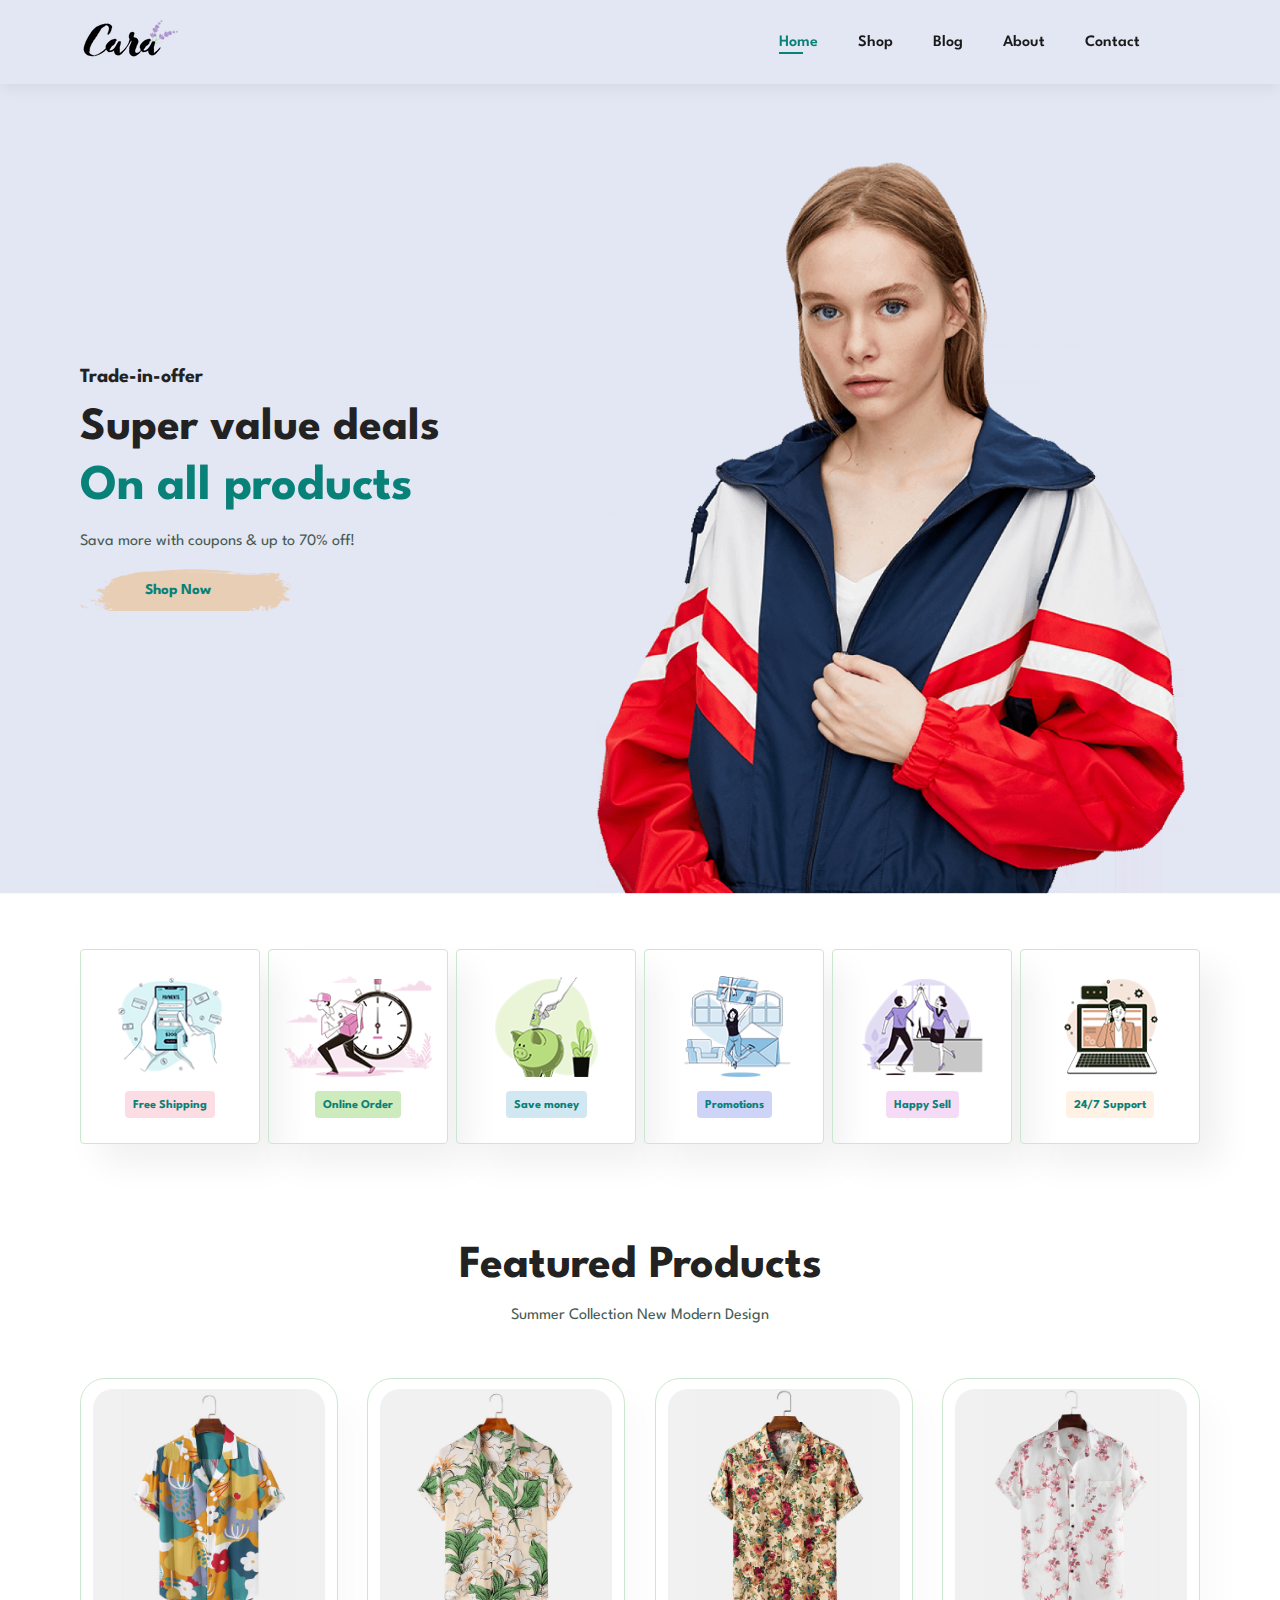
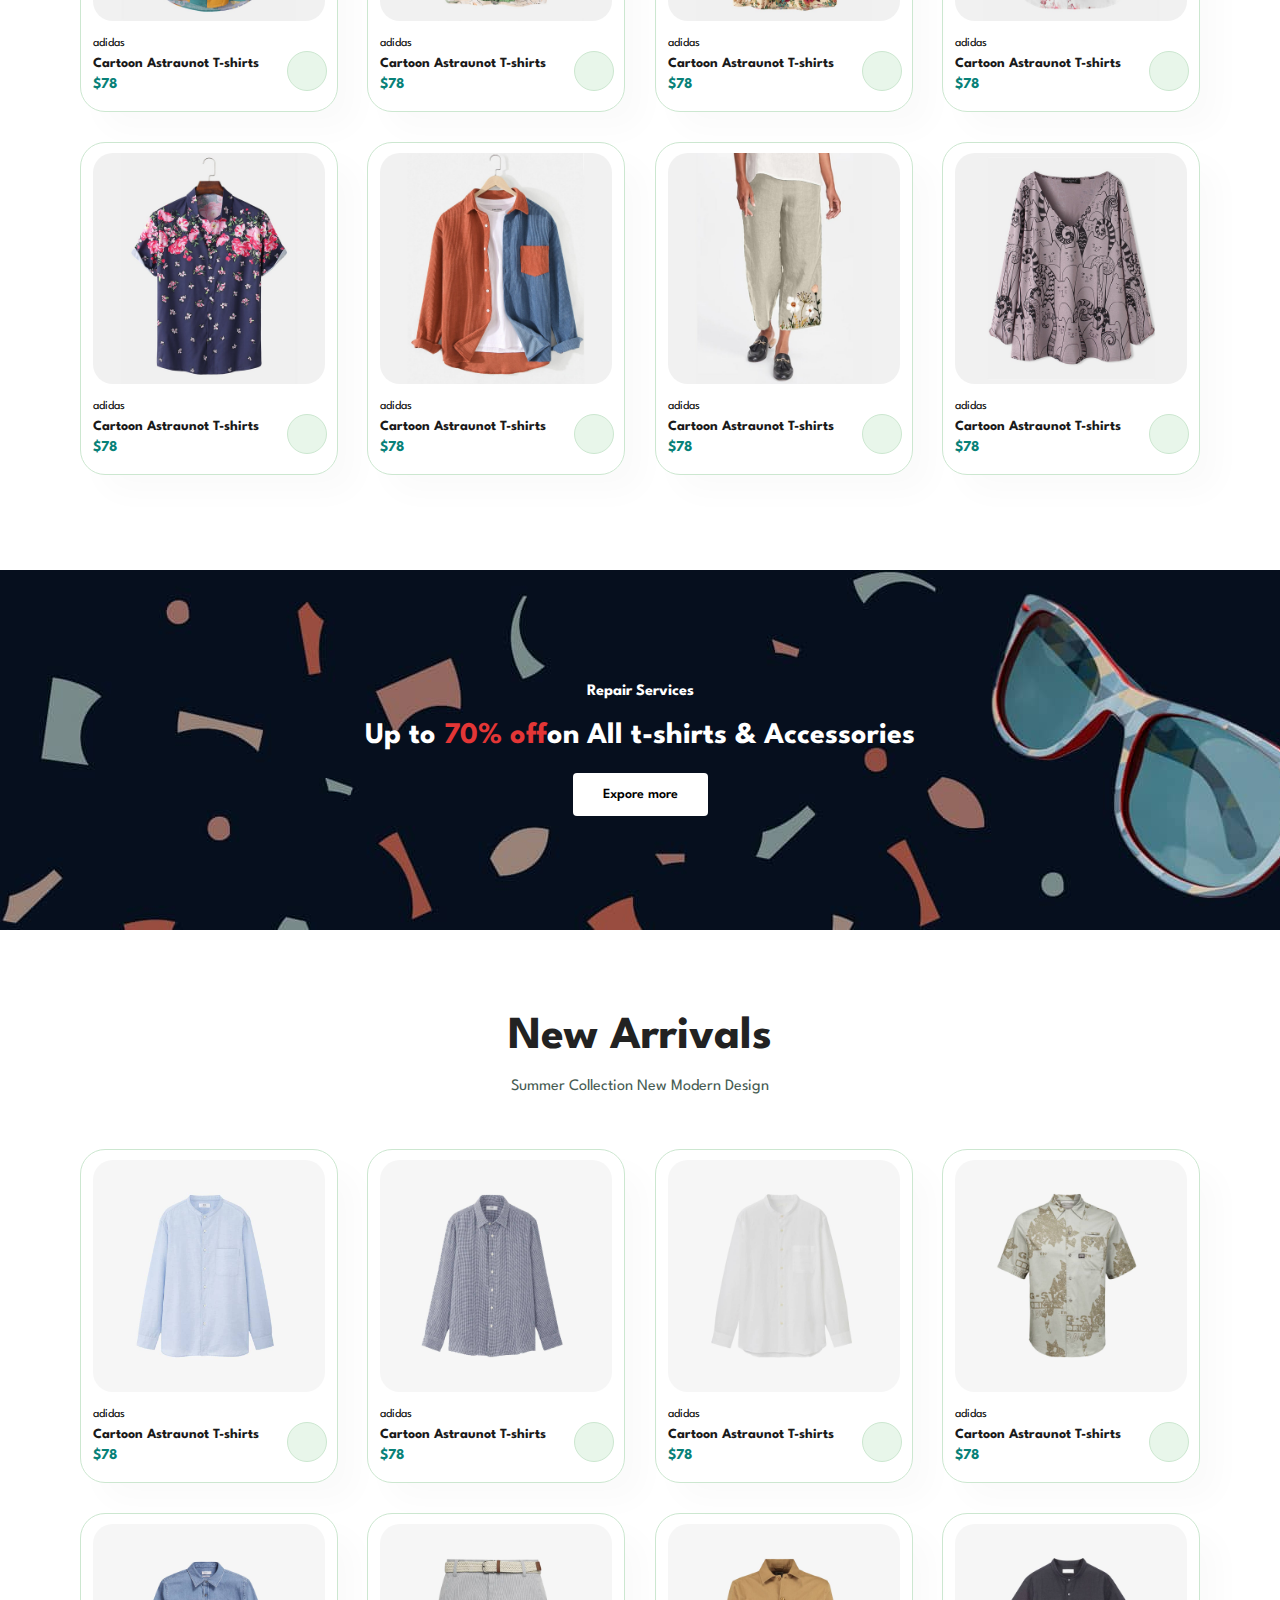
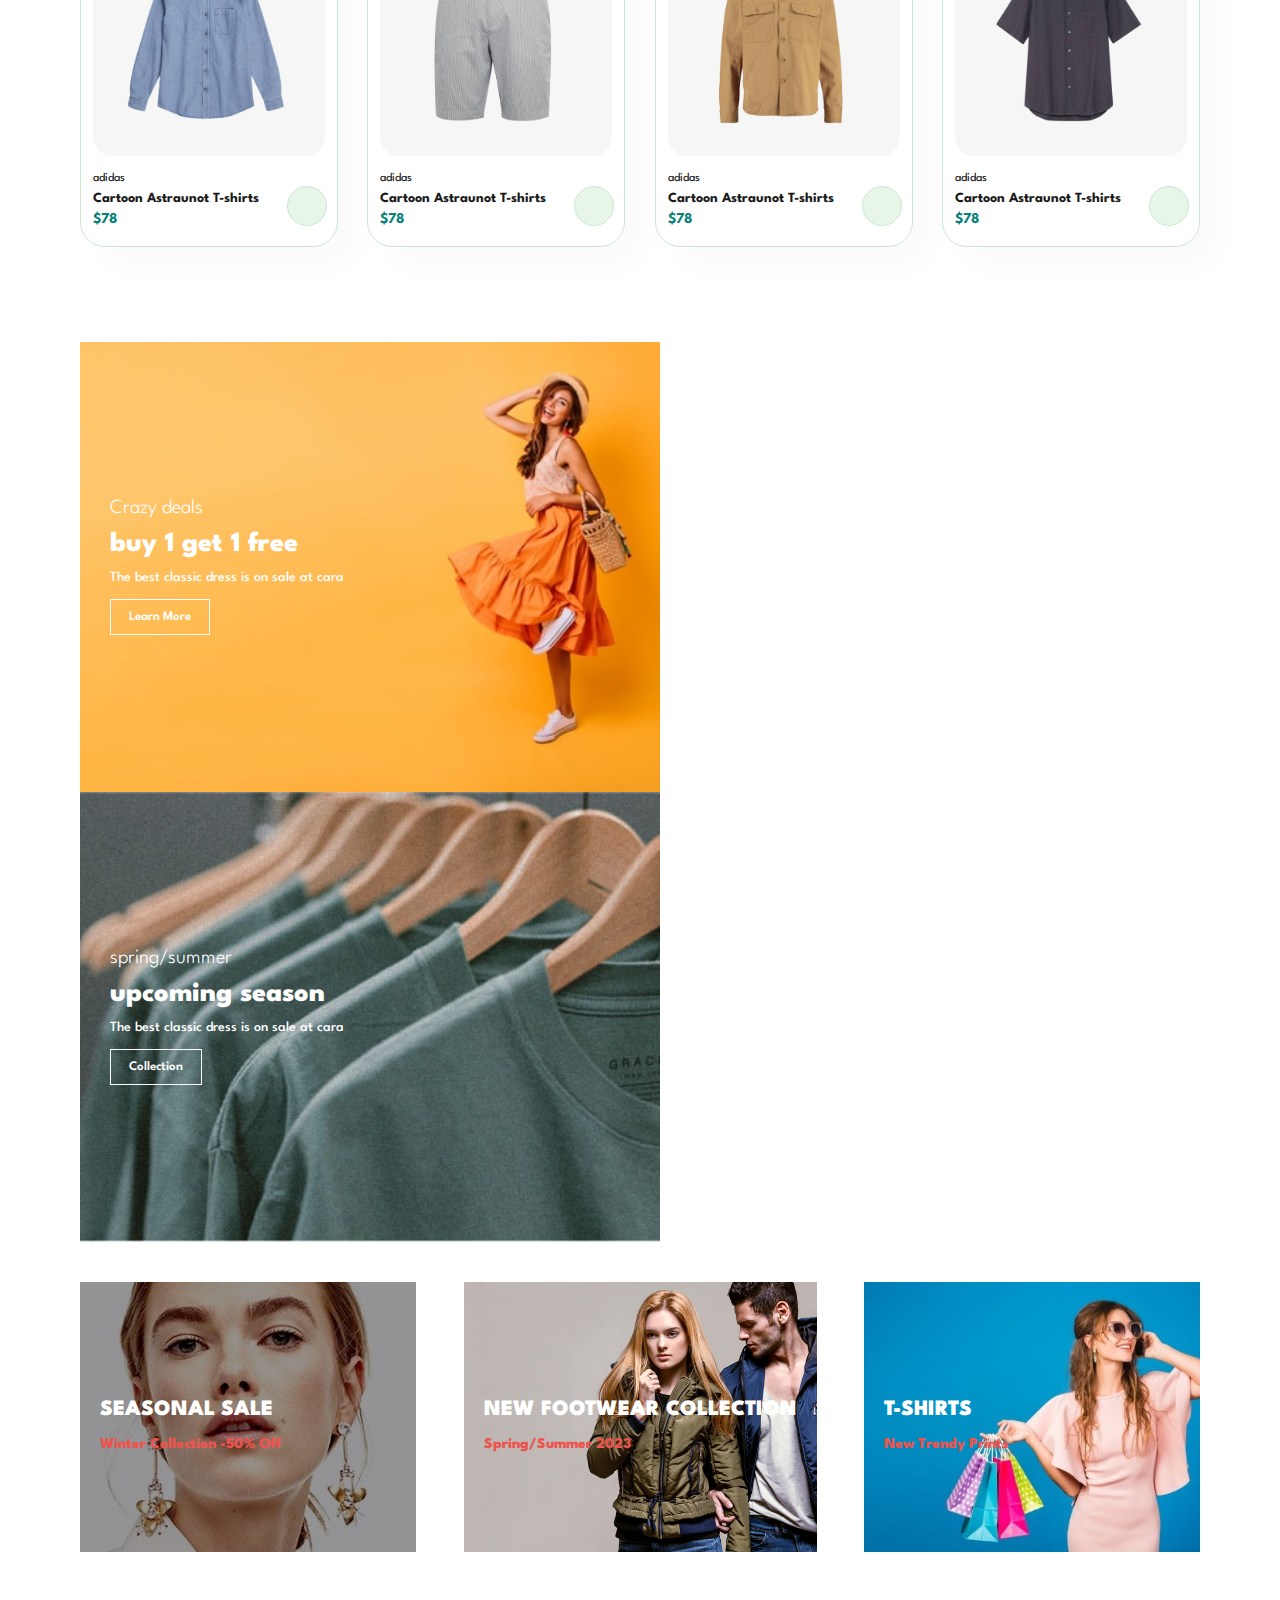
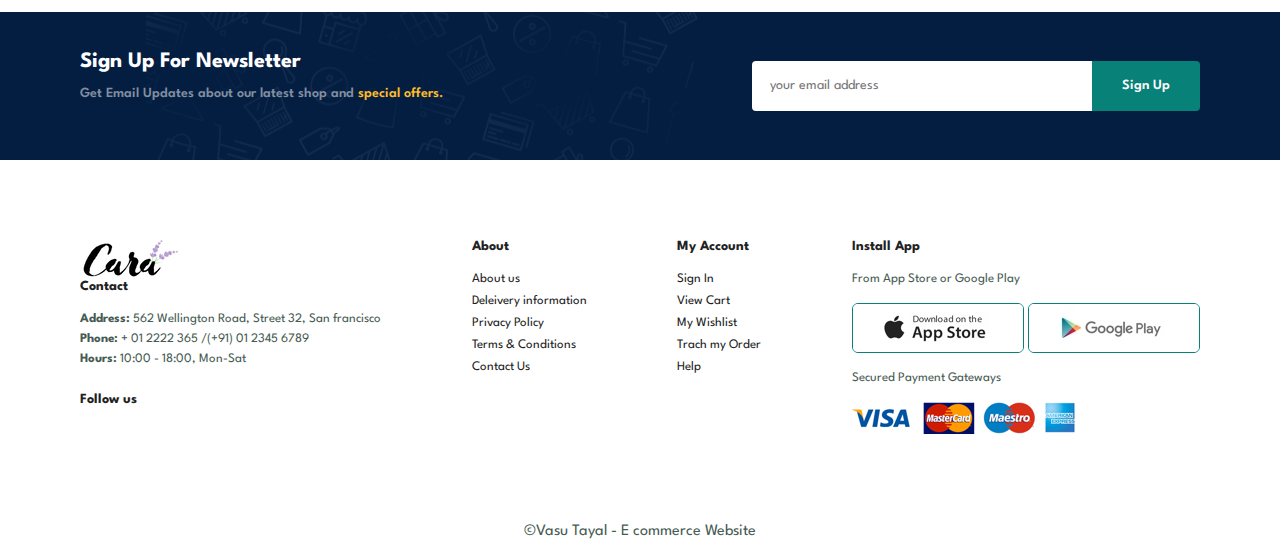
==== index.html @ dd5da2d9 "initial  commit" ====
<!DOCTYPE html>
<html lang="en">
  <head>
    <meta charset="UTF-8" />
    <meta http-equiv="X-UA-Compatible" content="IE=edge" />
    <meta name="viewport" content="width=device-width, initial-scale=1.0" />
    <title>Ecommerce Website</title>
    <link
      rel="stylesheet"
      href="https://cdnjs.cloudflare.com/ajax/libs/font-awesome/6.4.2/css/all.min.css"
      integrity="sha512-z3gLpd7yknf1YoNbCzqRKc4qyor8gaKU1qmn+CShxbuBusANI9QpRohGBreCFkKxLhei6S9CQXFEbbKuqLg0DA=="
      crossorigin="anonymous"
      referrerpolicy="no-referrer"
    />

    <link rel="stylesheet" href="style.css" />
  </head>

  <body>
    <section id="header">
      <a href="#"><img src="img/logo.png" class="logo" alt="" /></a>
      <div>
        <ul id="navbar">
          <li><a class="active" href="index.html">Home</a></li>
          <li><a href="shop.html">Shop</a></li>
          <li><a href="blog.html">Blog</a></li>
          <li><a href="about.html">About</a></li>
          <li><a href="contact.html">Contact</a></li>
          <li id="lg-bag">
            <a href="cart.html"><i class="fa-solid fa-bag-shopping"></i></a>
          </li>
          <a href="#" id="close"><i class="fa-solid fa-xmark"></i></a>
        </ul>
      </div>
      <div id="mobile">
        <a href="cart.html"><i class="fa-solid fa-bag-shopping"></i></a>
        <i id="bar" class="fas fa-outdent"></i>
      </div>
    </section>

    <section id="hero">
      <h4>Trade-in-offer</h4>
      <h2>Super value deals</h2>
      <h1>On all products</h1>
      <p>Sava more with coupons & up to 70% off!</p>
      <button>Shop Now</button>
    </section>

    <section id="feature" class="section-p1">
      <div class="fe-box">
        <img src="img/features/f1.png" alt="" />
        <h6>Free Shipping</h6>
      </div>
      <div class="fe-box">
        <img src="img/features/f2.png" alt="" />
        <h6>Online Order</h6>
      </div>
      <div class="fe-box">
        <img src="img/features/f3.png" alt="" />
        <h6>Save money</h6>
      </div>
      <div class="fe-box">
        <img src="img/features/f4.png" alt="" />
        <h6>Promotions</h6>
      </div>
      <div class="fe-box">
        <img src="img/features/f5.png" alt="" />
        <h6>Happy Sell</h6>
      </div>
      <div class="fe-box">
        <img src="img/features/f6.png" alt="" />
        <h6>24/7 Support</h6>
      </div>
    </section>

    <section id="product1" class="section-p1">
      <h2>Featured Products</h2>
      <p>Summer Collection New Modern Design</p>
      <div class="pro-container">
        <div class="pro">
          <img src="img/products/f1.jpg" alt="" />
          <div class="des">
            <span>adidas</span>
            <h5>Cartoon Astraunot T-shirts</h5>
            <div class="star">
              <i class="fas fa-star"></i>
              <i class="fas fa-star"></i>
              <i class="fas fa-star"></i>
              <i class="fas fa-star"></i>
              <i class="fas fa-star"></i>
            </div>
            <h4>$78</h4>
          </div>     
          <a href="#"><i class="fa-solid fa-cart-shopping cart"></i></a>
        </div>

        <div class="pro">
          <img src="img/products/f2.jpg" alt="" />
          <div class="des">
            <span>adidas</span>
            <h5>Cartoon Astraunot T-shirts</h5>
            <div class="star">
              <i class="fas fa-star"></i>
              <i class="fas fa-star"></i>
              <i class="fas fa-star"></i>
              <i class="fas fa-star"></i>
              <i class="fas fa-star"></i>
            </div>
            <h4>$78</h4>
          </div>
          <a href="#"><i class="fa-solid fa-cart-shopping cart"></i></a>
        </div>

        <div class="pro">
          <img src="img/products/f3.jpg" alt="" />
          <div class="des">
            <span>adidas</span>
            <h5>Cartoon Astraunot T-shirts</h5>
            <div class="star">
              <i class="fas fa-star"></i>
              <i class="fas fa-star"></i>
              <i class="fas fa-star"></i>
              <i class="fas fa-star"></i>
              <i class="fas fa-star"></i>
            </div>
            <h4>$78</h4>
          </div>
          <a href="#"><i class="fa-solid fa-cart-shopping cart"></i></a>
        </div>

        <div class="pro">
          <img src="img/products/f4.jpg" alt="" />
          <div class="des">
            <span>adidas</span>
            <h5>Cartoon Astraunot T-shirts</h5>
            <div class="star">
              <i class="fas fa-star"></i>
              <i class="fas fa-star"></i>
              <i class="fas fa-star"></i>
              <i class="fas fa-star"></i>
              <i class="fas fa-star"></i>
            </div>
            <h4>$78</h4>
          </div>
          <a href="#"><i class="fa-solid fa-cart-shopping cart"></i></a>
        </div>

        <div class="pro">
          <img src="img/products/f5.jpg" alt="" />
          <div class="des">
            <span>adidas</span>
            <h5>Cartoon Astraunot T-shirts</h5>
            <div class="star">
              <i class="fas fa-star"></i>
              <i class="fas fa-star"></i>
              <i class="fas fa-star"></i>
              <i class="fas fa-star"></i>
              <i class="fas fa-star"></i>
            </div>
            <h4>$78</h4>
          </div>
          <a href="#"><i class="fa-solid fa-cart-shopping cart"></i></a>
        </div>

        <div class="pro">
          <img src="img/products/f6.jpg" alt="" />
          <div class="des">
            <span>adidas</span>
            <h5>Cartoon Astraunot T-shirts</h5>
            <div class="star">
              <i class="fas fa-star"></i>
              <i class="fas fa-star"></i>
              <i class="fas fa-star"></i>
              <i class="fas fa-star"></i>
              <i class="fas fa-star"></i>
            </div>
            <h4>$78</h4>
          </div>
          <a href="#"><i class="fa-solid fa-cart-shopping cart"></i></a>
        </div>

        <div class="pro">
          <img src="img/products/f7.jpg" alt="" />
          <div class="des">
            <span>adidas</span>
            <h5>Cartoon Astraunot T-shirts</h5>
            <div class="star">
              <i class="fas fa-star"></i>
              <i class="fas fa-star"></i>
              <i class="fas fa-star"></i>
              <i class="fas fa-star"></i>
              <i class="fas fa-star"></i>
            </div>
            <h4>$78</h4>
          </div>
          <a href="#"><i class="fa-solid fa-cart-shopping cart"></i></a>
        </div>

        <div class="pro">
          <img src="img/products/f8.jpg" alt="" />
          <div class="des">
            <span>adidas</span>
            <h5>Cartoon Astraunot T-shirts</h5>
            <div class="star">
              <i class="fas fa-star"></i>
              <i class="fas fa-star"></i>
              <i class="fas fa-star"></i>
              <i class="fas fa-star"></i>
              <i class="fas fa-star"></i>
            </div>
            <h4>$78</h4>
          </div>
          <a href="#"><i class="fa-solid fa-cart-shopping cart"></i></a>
        </div>
      </div>
    </section>

    <section id="banner" class="section-m1">
      <h4>Repair Services</h4>
      <h2>Up to <span>70% off</span>on All t-shirts & Accessories</h2>
      <button class="normal">Expore more</button>
    </section>

    <section id="product1" class="section-p1">
      <h2>New Arrivals</h2>
      <p>Summer Collection New Modern Design</p>
      <div class="pro-container">
        <div class="pro">
          <img src="img/products/n1.jpg" alt="" />
          <div class="des">
            <span>adidas</span>
            <h5>Cartoon Astraunot T-shirts</h5>
            <div class="star">
              <i class="fas fa-star"></i>
              <i class="fas fa-star"></i>
              <i class="fas fa-star"></i>
              <i class="fas fa-star"></i>
              <i class="fas fa-star"></i>
            </div>
            <h4>$78</h4>
          </div>
          <a href="#"><i class="fa-solid fa-cart-shopping cart"></i></a>
        </div>

        <div class="pro">
          <img src="img/products/n2.jpg" alt="" />
          <div class="des">
            <span>adidas</span>
            <h5>Cartoon Astraunot T-shirts</h5>
            <div class="star">
              <i class="fas fa-star"></i>
              <i class="fas fa-star"></i>
              <i class="fas fa-star"></i>
              <i class="fas fa-star"></i>
              <i class="fas fa-star"></i>
            </div>
            <h4>$78</h4>
          </div>
          <a href="#"><i class="fa-solid fa-cart-shopping cart"></i></a>
        </div>

        <div class="pro">
          <img src="img/products/n3.jpg" alt="" />
          <div class="des">
            <span>adidas</span>
            <h5>Cartoon Astraunot T-shirts</h5>
            <div class="star">
              <i class="fas fa-star"></i>
              <i class="fas fa-star"></i>
              <i class="fas fa-star"></i>
              <i class="fas fa-star"></i>
              <i class="fas fa-star"></i>
            </div>
            <h4>$78</h4>
          </div>
          <a href="#"><i class="fa-solid fa-cart-shopping cart"></i></a>
        </div>

        <div class="pro">
          <img src="img/products/n4.jpg" alt="" />
          <div class="des">
            <span>adidas</span>
            <h5>Cartoon Astraunot T-shirts</h5>
            <div class="star">
              <i class="fas fa-star"></i>
              <i class="fas fa-star"></i>
              <i class="fas fa-star"></i>
              <i class="fas fa-star"></i>
              <i class="fas fa-star"></i>
            </div>
            <h4>$78</h4>
          </div>
          <a href="#"><i class="fa-solid fa-cart-shopping cart"></i></a>
        </div>

        <div class="pro">
          <img src="img/products/n5.jpg" alt="" />
          <div class="des">
            <span>adidas</span>
            <h5>Cartoon Astraunot T-shirts</h5>
            <div class="star">
              <i class="fas fa-star"></i>
              <i class="fas fa-star"></i>
              <i class="fas fa-star"></i>
              <i class="fas fa-star"></i>
              <i class="fas fa-star"></i>
            </div>
            <h4>$78</h4>
          </div>
          <a href="#"><i class="fa-solid fa-cart-shopping cart"></i></a>
        </div>

        <div class="pro">
          <img src="img/products/n6.jpg" alt="" />
          <div class="des">
            <span>adidas</span>
            <h5>Cartoon Astraunot T-shirts</h5>
            <div class="star">
              <i class="fas fa-star"></i>
              <i class="fas fa-star"></i>
              <i class="fas fa-star"></i>
              <i class="fas fa-star"></i>
              <i class="fas fa-star"></i>
            </div>
            <h4>$78</h4>
          </div>
          <a href="#"><i class="fa-solid fa-cart-shopping cart"></i></a>
        </div>

        <div class="pro">
          <img src="img/products/n7.jpg" alt="" />
          <div class="des">
            <span>adidas</span>
            <h5>Cartoon Astraunot T-shirts</h5>
            <div class="star">
              <i class="fas fa-star"></i>
              <i class="fas fa-star"></i>
              <i class="fas fa-star"></i>
              <i class="fas fa-star"></i>
              <i class="fas fa-star"></i>
            </div>
            <h4>$78</h4>
          </div>
          <a href="#"><i class="fa-solid fa-cart-shopping cart"></i></a>
        </div>

        <div class="pro">
          <img src="img/products/n8.jpg" alt="" />
          <div class="des">
            <span>adidas</span>
            <h5>Cartoon Astraunot T-shirts</h5>
            <div class="star">
              <i class="fas fa-star"></i>
              <i class="fas fa-star"></i>
              <i class="fas fa-star"></i>
              <i class="fas fa-star"></i>
              <i class="fas fa-star"></i>
            </div>
            <h4>$78</h4>
          </div>
          <a href="#"><i class="fa-solid fa-cart-shopping cart"></i></a>
        </div>
      </div>
    </section>

    <section id="sm-banner" class="section-p1">
      <div class="banner-box">
        <h4>Crazy deals</h4>
        <h2>buy 1 get 1 free</h2>
        <span>The best classic dress is on sale at cara</span>
        <button class="white">Learn More</button>
      </div>
      <div class="banner-box banner-box2">
        <h4>spring/summer</h4>
        <h2>upcoming season</h2>
        <span>The best classic dress is on sale at cara</span>
        <button class="white">Collection</button>
      </div>
    </section>

    <section id="banner3">
      <div class="banner-box">
        <h2>SEASONAL SALE</h2>
        <h3>Winter Collection -50% Off</h3>
      </div>
      <div class="banner-box banner-box2">
        <h2>NEW FOOTWEAR COLLECTION</h2>
        <h3>Spring/Summer 2023</h3>
      </div>
      <div class="banner-box banner-box3">
        <h2>T-SHIRTS</h2>
        <h3>New Trendy Prints</h3>
      </div>
    </section>

    <section id="newsletter" class="section-p1 section-m1">
      <div class="newstext">
        <h4>Sign Up For Newsletter</h4>
        <p>
          Get Email Updates about our latest shop and
          <span>special offers.</span>
        </p>
      </div>
      <div class="form">
        <input type="text" placeholder="your email address" />
        <button class="normal">Sign Up</button>
      </div>
    </section>

    <footer class="section-p1">
      <div class="col">
        <img class="logo" src="img/logo.png" alt="" />
        <h4>Contact</h4>
        <p>
          <strong>Address: </strong> 562 Wellington Road, Street 32, San
          francisco
        </p>
        <p><strong>Phone: </strong> + 01 2222 365 /(+91) 01 2345 6789</p>
        <p><strong>Hours: </strong> 10:00 - 18:00, Mon-Sat</p>
        <div class="follow">
          <h4>Follow us</h4>
          <div class="icon">
            <i class="fab fa-facebook-f"></i>
            <i class="fab fa-twitter"></i>
            <i class="fab fa-instagram"></i>
            <i class="fab fa-pinterest-p"></i>
            <i class="fab fa-youtube"></i>
          </div>
        </div>
      </div>

      <div class="col">
        <h4>About</h4>
        <a href="#">About us</a>
        <a href="#">Deleivery information </a>
        <a href="#">Privacy Policy</a>
        <a href="#">Terms & Conditions</a>
        <a href="#">Contact Us</a>
      </div>
      <div class="col">
        <h4>My Account</h4>
        <a href="#">Sign In</a>
        <a href="#">View Cart</a>
        <a href="#">My Wishlist</a>
        <a href="#">Trach my Order</a>
        <a href="#">Help</a>
      </div>

      <div class="col install">
        <h4>Install App</h4>
        <p>From App Store or Google Play</p>
        <div class="row">
          <img src="img/pay/app.jpg" alt="" />
          <img src="img/pay/play.jpg" alt="" />
        </div>
        <p>Secured Payment Gateways</p>
        <img src="img/pay/pay.png" alt="" />
      </div>

      <!-- <div class="copyright">
        <p>&copy;Vasu Tayal - E commerce Website</p>
      </div> -->
    </footer>
    <div class="copyright">
      <p>&copy;Vasu Tayal - E commerce Website</p>
    </div>

    <script src="script.js"></script>
  </body>
</html>
---- style.css ----
@import url("https://fonts.googleapis.com/css2?family=Spartan:wght@100;200;300;400;500;600;700;800;900&display=swap");
* {
  margin: 0;
  padding: 0;
  box-sizing: border-box;
  font-family: "Spartan", sans-serif;
}

html {
  scroll-behavior: smooth;
}

/* Global Styles */

h1 {
  font-size: 50px;
  line-height: 64px;
  color: #222;
}

h2 {
  font-size: 46px;
  line-height: 54px;
  color: #222;
}

h4 {
  font-size: 20px;
  color: #222;
}

h6 {
  font-weight: 700;
  font-size: 12px;
}

p {
  font-size: 16px;
  color: #465b52;
  margin: 15px 0 20px 0;
}

.section-p1 {
  padding: 40px 80px;
}

.section-m1 {
  margin: 40px 0;
}

button.normal {
  font-size: 14px;
  font-weight: 600;
  padding: 15px 30px;
  color: #000;
  background-color: #fff;
  border-radius: 4px;
  cursor: pointer;
  border: none;
  outline: none;
  transition: 0.2s;
}

button.white {
  font-size: 13px;
  font-weight: 600;
  padding: 11px 18px;
  color: #fff;
  background-color: transparent;
  cursor: pointer;
  border: 1px solid #fff;
  outline: none;
  transition: 0.2s;
}

body {
  width: 100%;
}

#header {
  display: flex;
  align-items: center;
  justify-content: space-between;
  padding: 20px 80px;
  background: #e3e6f3;
  box-shadow: 0px 5px 15px rgba(0, 0, 0, 0.06);
  z-index: 999;
  position: sticky;
  top: 0;
  left: 0;
}

#navbar {
  display: flex;
  align-items: center;
  justify-content: center;
}

#navbar li {
  list-style: none;
  padding: 0px 20px;
  position: relative;
}

#navbar li a {
  text-decoration: none;
  font-size: 16px;
  font-weight: 600;
  color: #1a1a1a;
  transition: 0.3s ease;
}

#navbar li a:hover,
#navbar li a.active {
  color: #088178;
}

#navbar li a.active::after,
#navbar li a:hover::after {
  content: "";
  width: 30%;
  height: 2px;
  background: #088178;
  position: absolute;
  bottom: -4px;
  left: 20px;
}

#mobile {
  display: none;
  align-items: center;
}

#close {
  display: none;
}

#hero {
  background-image: url(img/hero4.png);
  height: 90vh;
  width: 100%;
  background-size: cover;
  background-position: top 20% right 0;
  padding: 0 80px;
  display: flex;
  flex-direction: column;
  align-items: flex-start;
  justify-content: center;
}

#hero h4 {
  padding-bottom: 15px;
}

#hero h1 {
  color: #088178;
}
#hero button {
  background-image: url(img/button.png);
  background-color: transparent;
  color: #088178;
  border: 0;
  padding: 14px 80px 14px 65px;
  background-repeat: no-repeat;
  cursor: pointer;
  font-weight: 700;
  font-size: 15px;
}

#feature {
  display: flex;
  align-items: center;
  justify-content: space-between;
  flex-wrap: wrap;
}

#feature .fe-box {
  width: 180px;
  text-align: center;
  padding: 25px 15px;
  box-shadow: 20px 20px 34px rgba(0, 0, 0, 0.06);
  border: 1px solid #cce7d0;
  border-radius: 4px;
  margin: 15px 0;
}

#feature .fe-box:hover {
  box-shadow: 10px 10px 54px rgba(70, 62, 221, 0.01);
}

#feature .fe-box img {
  width: 100%;
  margin-bottom: 10px;
}

#feature .fe-box h6 {
  display: inline-block;
  padding: 9px 8px 6px 8px;
  line-height: 1;
  border-radius: 4px;
  color: #088178;
  background-color: #fddde4;
}

#feature .fe-box:nth-child(2) h6 {
  background-color: #cdebbc;
}
#feature .fe-box:nth-child(3) h6 {
  background-color: #d1e8f2;
}
#feature .fe-box:nth-child(4) h6 {
  background-color: #cdd4f8;
}
#feature .fe-box:nth-child(5) h6 {
  background-color: #f6dbf6;
}
#feature .fe-box:nth-child(6) h6 {
  background-color: #fff2e5;
}

#product1 {
  text-align: center;
}

#product1 .pro-container {
  display: flex;
  justify-content: space-between;
  padding-top: 20px;
  flex-wrap: wrap;
}
#product1 .pro {
  width: 23%;
  min-width: 250px;
  padding: 10px 12px;
  border: 1px solid #cce7d0;
  border-radius: 25px;
  cursor: pointer;
  box-shadow: 20px 20px 30px rgba(0, 0, 0, 0.02);
  margin: 15px 0;
  transition: 0.2s ease;
  position: relative;
}

#product1 .pro:hover {
  box-shadow: 20px 20px 30px rgba(0, 0, 0, 0.06);
}
#product1 .pro img {
  width: 100%;
  border-radius: 20px;
}

#product1 .pro .des {
  text-align: start;
  padding: 10px 0;
}

#product1 .pro .des span {
  color: #060606;
  font-size: 12px;
}

#product1 .pro .des h5 {
  padding-top: 7px;
  color: #1a1a1a;
  font-size: 14px;
}

#product1 .pro .des i {
  font-size: 12px;
  color: rgb(243, 181, 25);
}

#product1 .pro .des h4 {
  padding-top: 7px;
  font-size: 15px;
  font-weight: 700;
  color: #088178;
}

#product1 .pro .cart {
  width: 40px;
  height: 40px;
  line-height: 40px;
  border-radius: 50px;
  background-color: #e8f6ea;
  font-weight: 500;
  color: #088178;
  border: 1px solid #cce7d0;
  position: absolute;
  bottom: 20px;
  right: 10px;
}

#banner {
  display: flex;
  flex-direction: column;
  justify-content: center;
  align-items: center;
  text-align: center;
  background-image: url(img/banner/b2.jpg);
  width: 100%;
  height: 40vh;
  background-size: cover;
  background-position: center;
}
#banner h4 {
  color: #fff;
  font-size: 16px;
}

#banner h2 {
  color: #fff;
  font-size: 30px;
  padding: 10px 0;
}

#banner h2 span {
  color: #e33636;
}

#banner button:hover {
  background: #088178;
  color: #fff;
}

#sm-banner {
  display: flex;
  justify-content: space-between;
  flex-wrap: wrap;
}

#sm-banner .banner-box {
  display: flex;
  flex-direction: column;
  justify-content: center;
  align-items: flex-start;
  text-align: center;
  background-image: url(img/banner/b17.jpg);
  min-width: 580px;
  height: 50vh;
  background-size: cover;
  background-position: center;
  padding: 30px;
}

#sm-banner .banner-box2 {
  background-image: url(img/banner/b10.jpg);
}

#sm-banner h4 {
  color: #fff;
  font-size: 20px;
  font-weight: 300;
}

#sm-banner h2 {
  color: #fff;
  font-size: 28px;
  font-weight: 800;
}

#sm-banner span {
  color: #fff;
  font-size: 14px;
  font-weight: 500;
  padding-bottom: 15px;
}

#sm-banner .banner-box:hover button {
  background: #088178;
  border: 1px solid #088178;
}

#banner3 {
  display: flex;
  justify-content: space-between;
  flex-wrap: wrap;
  padding: 0 80px;
}

#banner3 .banner-box {
  display: flex;
  flex-direction: column;
  justify-content: center;
  align-items: flex-start;
  text-align: center;
  background-image: url(img/banner/b7.jpg);
  min-width: 30%;
  height: 30vh;
  background-size: cover;
  background-position: center;
  padding: 20px;
  margin-bottom: 20px;
}

#banner3 .banner-box2 {
  background-image: url(img/banner/b4.jpg);
}

#banner3 .banner-box3 {
  background-image: url(img/banner/b18.jpg);
}
#banner3 h2 {
  color: #fff;
  font-weight: 900;
  font-size: 22px;
}

#banner3 h3 {
  color: #ec544e;
  font-weight: 800;
  font-size: 15px;
}
#newsletter {
  display: flex;
  justify-content: space-between;
  flex-wrap: wrap;
  align-items: center;
  background-image: url(img/banner/b14.png);
  background-repeat: no-repeat;
  background-position: 20% 30%;
  background-color: #041e42;
}

#newsletter h4 {
  font-size: 22px;
  font-weight: 700;
  color: #fff;
}

#newsletter p {
  font-size: 14px;
  font-weight: 600;
  color: #818ea0;
}

#newsletter p span {
  color: #ffbd27;
}

#newsletter .form {
  display: flex;
  width: 40%;
}
#newsletter input {
  height: 3.125rem;
  padding: 0 1.05rem;
  font-size: 14px;
  width: 100%;
  border: 1px solid transparent;
  border-radius: 4px;
  outline: none;
  border-top-right-radius: 0;
  border-bottom-right-radius: 0;
}

#newsletter button {
  background-color: #088178;
  color: #fff;
  white-space: nowrap;
  border-top-left-radius: 0;
  border-bottom-left-radius: 0;
}
footer {
  display: flex;
  flex-wrap: wrap;
  justify-content: space-between;
}
footer .col {
  display: flex;
  flex-direction: column;
  align-items: flex-start;
  margin-bottom: 20px;
}

footer.logo {
  margin-bottom: 30px;
}

footer h4 {
  font-size: 14px;
  padding-bottom: 20px;
}

footer p {
  font-size: 13px;
  margin: 0 0 8px 0;
}

footer a {
  font-size: 13px;
  text-decoration: none;
  color: #222;
  margin-bottom: 10px;
}

footer .follow {
  margin-top: 20px;
}

footer .follow i {
  color: #465b52;
  padding-right: 4px;
  cursor: pointer;
}

footer .install .row img {
  border: 1px solid #088178;
  border-radius: 6px;
}

footer .install img {
  margin: 10px 0 15px 0;
}
footer .follow i:hover,
footer a:hover {
  color: #088178;
}
.copyright {
  width: 100%;
  text-align: center;
}

/* Shop Page */
#page-header {
  background-image: url(img/banner/b1.jpg);
  width: 100%;
  height: 40vh;
  background-size: cover;
  display: flex;
  justify-content: center;
  text-align: center;
  flex-direction: column;
  padding: 14px;
}

#page-header h2,
#page-header p {
  color: #fff;
}

#pagination {
  text-align: center;
}

#pagination a {
  text-decoration: none;
  background-color: #088178;
  padding: 15px 20px;
  border-radius: 4px;
  color: #fff;
  font-weight: 600;
}

#pagination a i {
  font-size: 16px;
  font-weight: 600;
}

/* Single Product */
#prodetails {
  display: flex;
  margin-top: 20px;
}
#prodetails .single-pro-image {
  width: 40%;
  margin-right: 50px;
}

.small-img-group {
  display: flex;
  justify-content: space-between;
}
.small-img-col {
  flex-basis: 24%;
  cursor: pointer;
}
#prodetails .single-pro-details {
  width: 50%;
  padding-top: 30px;
}
#prodetails .single-pro-details h4 {
  padding: 40px 0 20px 0;
}
#prodetails .single-pro-details h2 {
  font-size: 26px;
}
#prodetails .single-pro-details select {
  display: block;
  padding: 5px 10px;
  margin-bottom: 10px;
}

#prodetails .single-pro-details input {
  width: 50px;
  height: 47px;
  padding-left: 10px;
  font-size: 16px;
  margin-right: 10px;
}

#prodetails .single-pro-details input:focus {
  outline: none;
}
#prodetails .single-pro-details button {
  background: #088178;
  color: #fff;
}

#prodetails .single-pro-details span {
  line-height: 25px;
}

/* Blog Page */
/* #page-header .blog-header {
  background-image: url(img/banner/b19.jpg);
} */

#blog {
  padding: 150px 0 150px 150px;
}
#blog .blog-box {
  display: flex;
  align-items: center;
  width: 100%;
  position: relative;
  padding-bottom: 90px;
}

#blog .blog-img {
  width: 50%;
  margin-right: 40px;
}

#blog img {
  width: 100%;
  height: 300px;
  object-fit: cover;
}

#blog .blog-details {
  width: 50%;
}

#blog .blog-details a {
  text-decoration: none;
  font-size: 11px;
  color: #000;
  font-weight: 700;
  position: relative;
  transition: 0.3s;
}

#blog .blog-details a::after {
  content: "";
  width: 50px;
  height: 1px;
  background-color: #000;
  position: absolute;
  top: 4px;
  right: -60px;
}
#blog .blog-details a:hover::after {
  color: #088178;
}

#blog .blog-details a:hover {
  color: #088178;
}

#blog .blog-box h1 {
  position: absolute;
  top: -40px;
  left: 0;
  font-size: 70px;
  font-weight: 700;
  color: #c9cbce;
  z-index: -9;
}

/* About Page  */

/* #page-header .about-header {
  background-image: url(img/about/banner.png);
} */

#about-head {
  display: flex;
  align-items: center;
}
#about-head img {
  width: 50%;
  height: auto;
}

#about-head div {
  padding-left: 40px;
}

#about-app {
  text-align: center;
}
#about-app .video {
  width: 70%;
  height: 100%;
  margin: 30px auto 0 auto;
}

#about-app .video video {
  width: 100%;
  height: 100%;
  border-radius: 20px;
}

/* Contact Page */
#contact-details {
  display: flex;
  align-items: center;
  justify-content: space-between;
}
#contact-details .details {
  width: 40%;
}
#contact-details .details span,
#form-details form span {
  font-size: 12px;
}
#contact-details .details h2,
#form-details form h2 {
  font-size: 26px;
  line-height: 35px;
  padding: 20px 0;
}
#contact-details .details h3 {
  font-size: 16px;
  padding-bottom: 15px;
}

#contact-details .details li {
  list-style: none;
  display: flex;
  padding: 10px 0;
}

#contact-details .details li i {
  font-size: 14px;
  padding-right: 22px;
}

#contact-details .details li p {
  margin: 0;
  font-size: 14px;
}
#contact-details .map {
  width: 55%;
  height: 400px;
}
#contact-details .map iframe {
  width: 100%;
  height: 100%;
}

#form-details {
  display: flex;
  justify-content: space-between;
  margin: 30px;
  padding: 80px;
  border: 1px solid #e1e1e1;
}
#form-details form {
  width: 65%;
  display: flex;
  flex-direction: column;
  align-items: flex-start;
}

#form-details input,
#form-details form textarea {
  width: 100%;
  padding: 12px 15px;
  outline: none;
  margin-bottom: 20px;
  border: 1px solid #e1e1e1;
}

#form-details form button {
  background-color: #088178;
  color: #fff;
}
#form-details .people div {
  padding-bottom: 25px;
  display: flex;
  align-items: flex-start;
}
#form-details .people div img {
  width: 65px;
  height: 65px;
  object-fit: cover;
  margin-right: 15px;
}

#form-details .people div p {
  margin: 0;
  font-size: 13px;
  line-height: 25px;
}
#form-details .people div p span {
  display: block;
  font-size: 16px;
  font-weight: 600;
  color: #000;
}

/* Cart page */

#cart {
  overflow-x: auto;
}

#cart table {
  width: 100%;
  border-collapse: collapse;
  table-layout: fixed;
  white-space: nowrap;
}
#cart table img {
  width: 70px;
}
#cart table td:nth-child(1) {
  width: 100px;
  text-align: center;
}
#cart table td:nth-child(2) {
  width: 150px;
  text-align: center;
}
#cart table td:nth-child(3) {
  width: 250px;
  text-align: center;
}
#cart table td:nth-child(4),
#cart table td:nth-child(5),
#cart table td:nth-child(6) {
  width: 150px;
  text-align: center;
}

#cart table td:nth-child(5) input {
  width: 70px;
  padding: 10px 5px 10px 15px;
}

#cart table thead {
  border: 1px solid #e2e9e1;
  border-left: none;
  border-right: none;
}

#cart table thead td {
  font-weight: 700;
  text-transform: uppercase;
  font-size: 13px;
  padding: 18px 0;
}

#cart table tbody tr td {
  padding-top: 15px;
}

#cart table tbody td {
  font-size: 13px;
}

#cart-add {
  display: flex;
  flex-wrap: wrap;
  justify-content: space-between;
}

#coupon {
  width: 50%;
  margin-bottom: 30px;
}

#coupon h3,
#subtotal h3 {
  padding-bottom: 15px;
}

#coupon input {
  padding: 10px 20px;
  outline: none;
  width: 60%;
  margin-right: 10px;
  border: 1px solid #e2e9e1;
}

#coupon button,
#subtotal button {
  background-color: #088178;
  color: #fff;
  padding: 10px 20px;
}

#subtotal {
  width: 50%;
  margin-bottom: 30px;
  border: 1px solid #e2e9e1;
  padding: 30px;
}
#subtotal table {
  border-collapse: collapse;
  width: 100%;
  margin-bottom: 20px;
}

#subtotal table td {
  width: 50%;
  border: 1px solid #e2e9e1;
  padding: 10px;
  font-size: 13px;
}

/* media query */
@media (max-width: 799px) {
  .section-p1 {
    padding: 40px 40px;
  }
  #navbar {
    display: flex;
    flex-direction: column;
    align-items: flex-start;
    justify-content: flex-start;
    position: fixed;
    top: 0;
    right: -300px;
    height: 100vh;
    width: 300px;
    background-color: #e3e6f3;
    box-shadow: 0 40px 60px rgba(70, 62, 221, 0.01);
    padding: 80px 0 0 10px;
    transition: 0.3s;
  }

  #navbar.active {
    right: 0px;
  }
  #navbar li {
    margin-bottom: 25px;
  }
  #mobile {
    display: flex;
    align-items: center;
  }

  #mobile i {
    color: #1a1a1a;
    font-size: 24px;
    padding-left: 20px;
  }

  #close {
    display: initial;
    position: absolute;
    top: 30px;
    left: 30px;
    color: #222;
    font-size: 24px;
  }
  #lg-bag {
    display: none;
  }

  #hero {
    height: 70vh;
    padding: 0 80px;
    background-position: top 30% right 30%;
  }
  #feature {
    justify-content: center;
  }
  #feature .fe-box {
    margin: 15px 15px;
  }
  #product1 .pro-container {
    justify-content: center;
  }
  #product1 .pro {
    margin: 15px;
  }
  #banner {
    height: 20vh;
  }
  #sm-banner .banner-box {
    min-width: 100%;
    height: 30vh;
  }
  #banner3 {
    padding: 0 40px;
  }
  #banner3 .banner-box {
    width: 28%;
  }
  #newsletter .form {
    width: 70%;
  }

  /* Contact Page */
  #form-details {
    padding: 40px;
  }
  #form-details form {
    width: 50%;
  }
}
@media (max-width: 477px) {
  .section-p1 {
    padding: 20px;
  }
  #header {
    padding: 10px 30px;
  }
  h1 {
    font-size: 38px;
  }
  h2 {
    font-size: 32px;
  }
  #hero {
    padding: 0 20px;
    background-position: 55%;
  }
  #feature {
    justify-content: space-between;
  }
  #feature .fe-box {
    width: 155px;
    margin: 0 0 15px 0;
  }
  #product1 .pro {
    width: 100%;
  }
  #banner {
    height: 40vh;
  }
  #sm-banner .banner-box {
    height: 40vh;
  }
  #sm-banner .banner-box2 {
    margin-top: 20px;
  }
  #banner3 {
    padding: 0 20px;
  }
  #banner3 .banner-box {
    width: 100%;
  }
  #newsletter {
    padding: 40px 20px;
  }
  #newsletter .form {
    width: 100%;
  }
  .copyright {
    text-align: start;
  }

  /* Single Product */
  #prodetails {
    display: flex;
    flex-direction: column;
  }
  #prodetails .single-pro-image {
    width: 100%;
    margin-right: 0px;
  }
  #prodetails .single-pro-details {
    width: 100%;
  }

  /* Blog Page */

  #blog {
    padding: 100px 20px 0 20px;
  }
  #blog .blog-box {
    display: flex;
    flex-direction: column;
    align-items: flex-start;
  }
  #blog .blog-img {
    width: 100%;
    margin-right: 0px;
    margin-bottom: 30px;
  }
  #blog .blog-details {
    width: 100%;
  }

  /* About Page */

  #about-head {
    flex-direction: column;
  }

  #about-head img {
    width: 100%;
    margin-bottom: 20px;
  }
  #about-head div {
    padding-left: 0px;
  }

  #about-app .video {
    width: 100%;
  }

  /* Contact Page */
  #contact-details {
    flex-direction: column;
  }
  #contact-details .details {
    width: 100%;
    margin-bottom: 30px;
  }
  #contact-details .map {
    width: 100%;
  }
  #form-details {
    margin: 10px;
    padding: 30px 10px;
    flex-wrap: wrap;
  }
  #form-details form {
    width: 100%;
    margin-bottom: 30px;
  }

  /* Cart Page */
  #cart-add {
    flex-direction: column;
  }
  #coupon {
    width: 100%;
  }
  #subtotal {
    width: 100%;
    padding: 20px;
  }
}
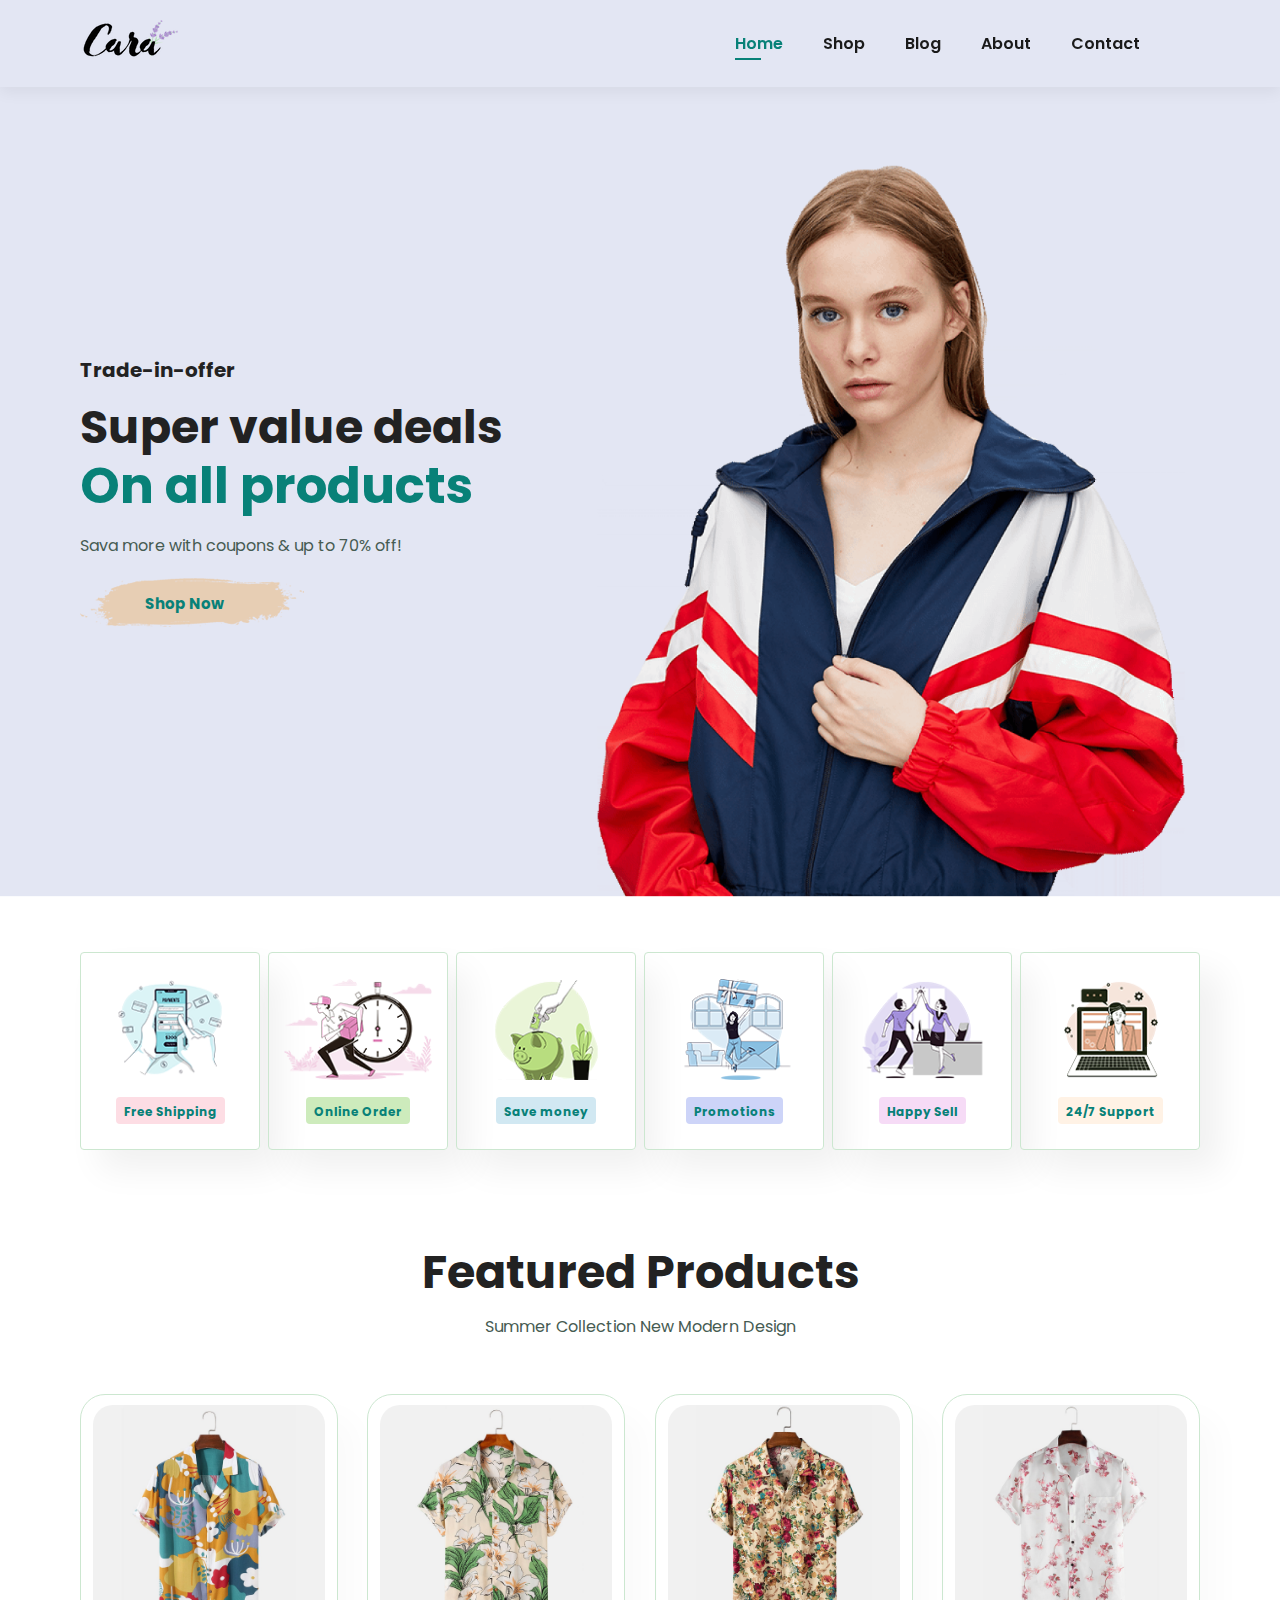
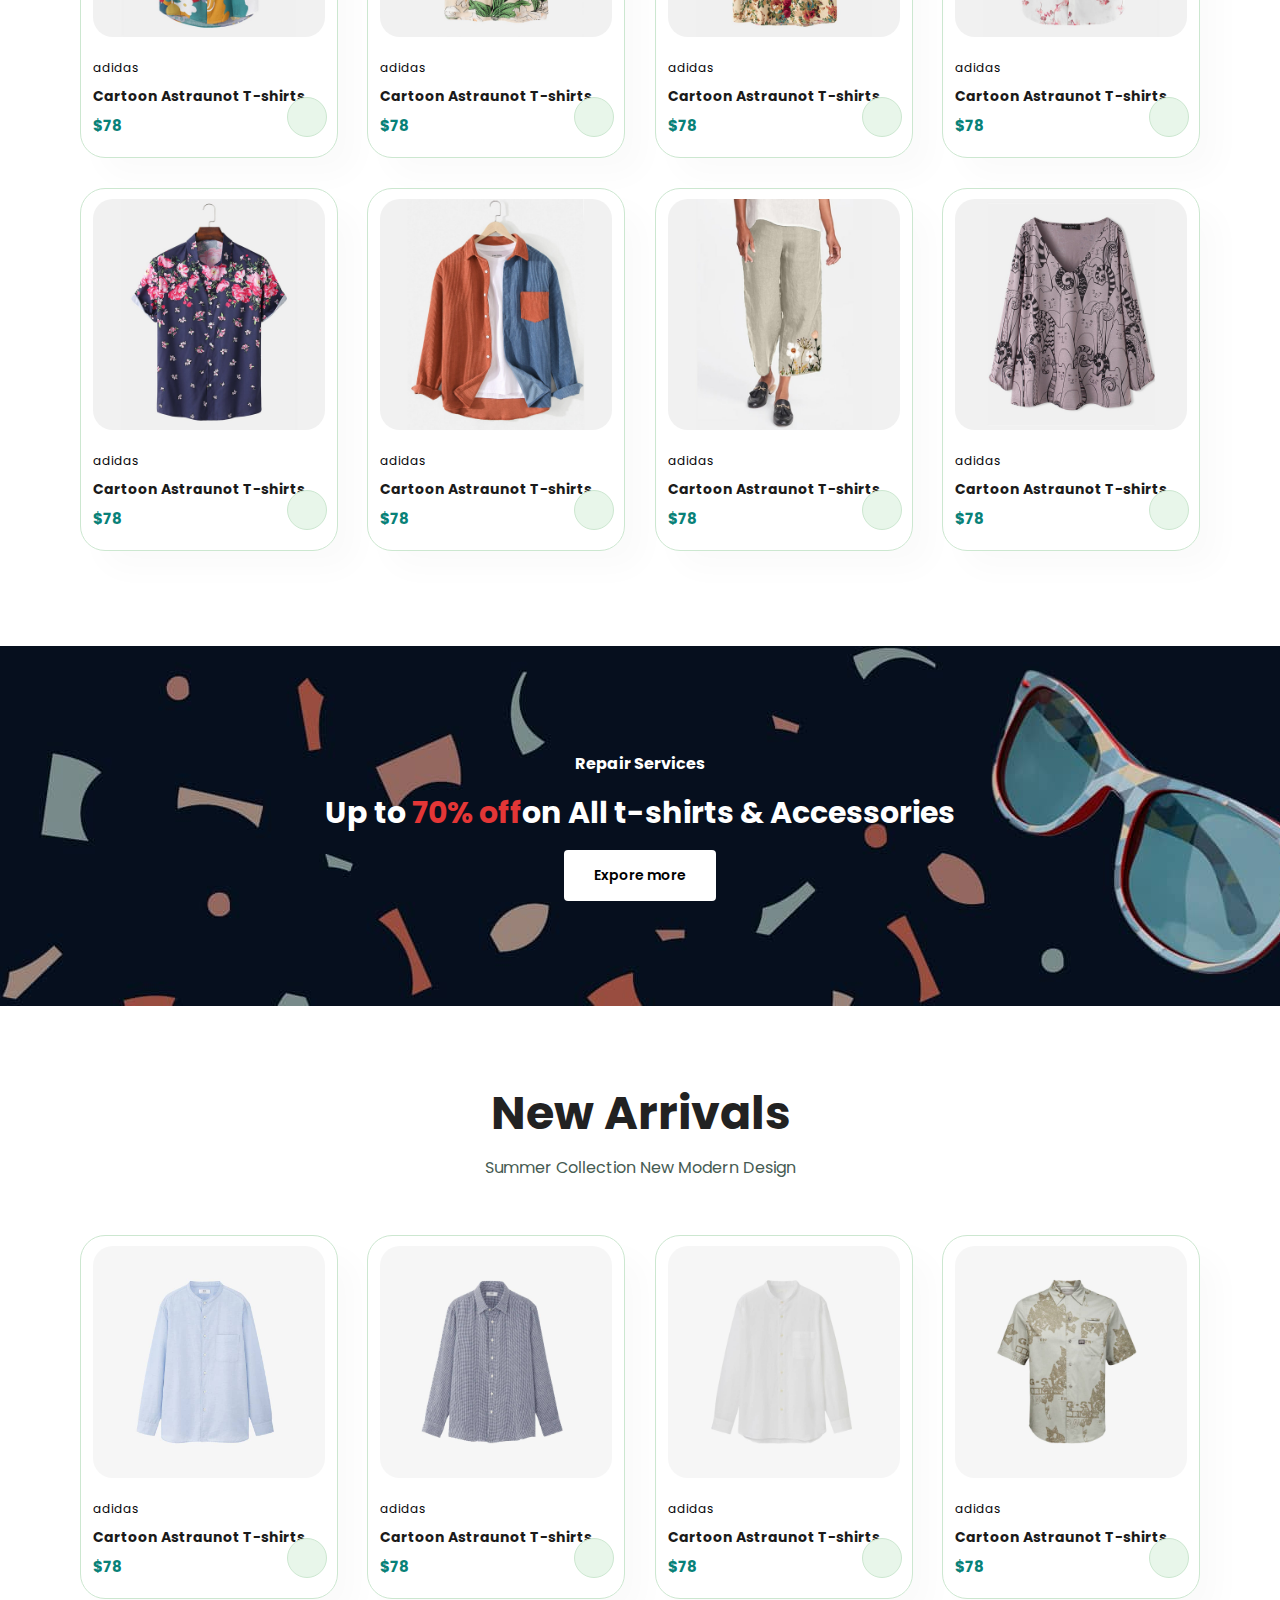
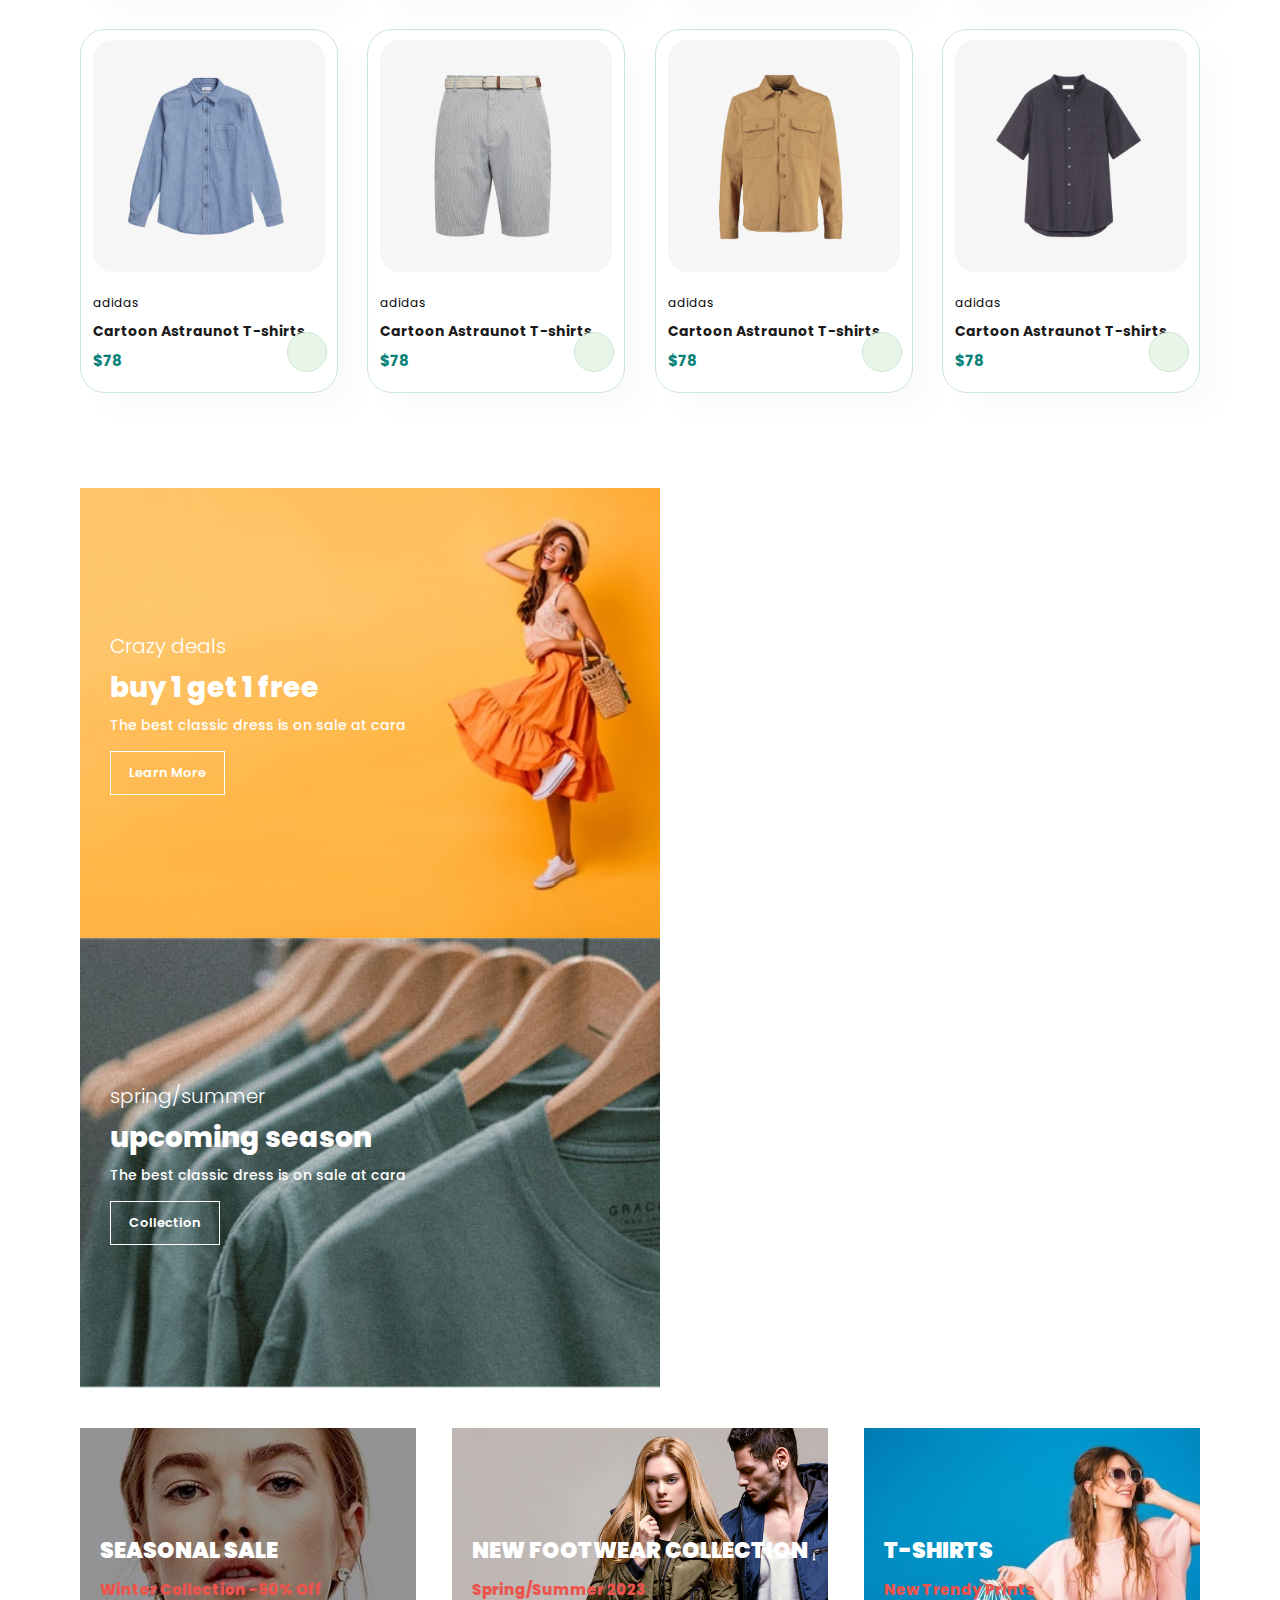
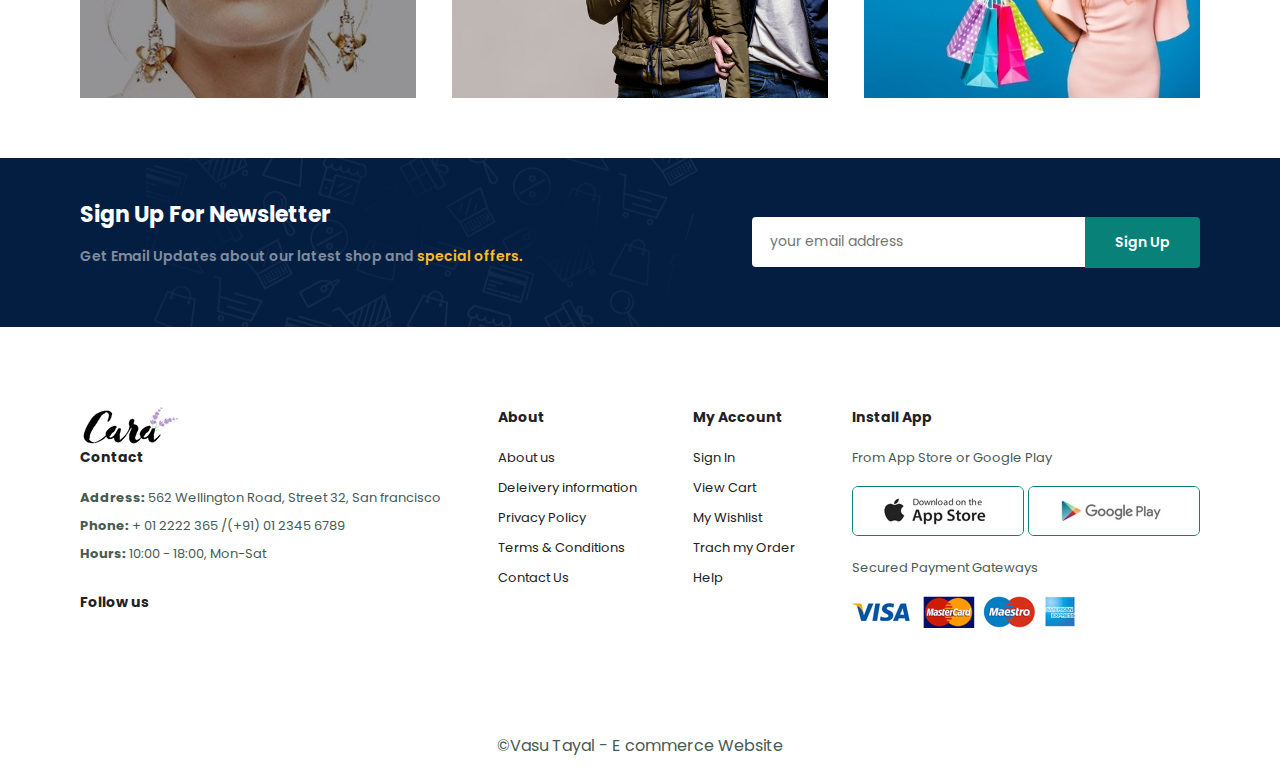
==== commit f57bf77d: "font change" ====
--- a/index.html
+++ b/index.html
@@ -90,7 +90,7 @@
               <i class="fas fa-star"></i>
             </div>
             <h4>$78</h4>
-          </div>     
+          </div>
           <a href="#"><i class="fa-solid fa-cart-shopping cart"></i></a>
         </div>
 
--- a/style.css
+++ b/style.css
@@ -1,9 +1,10 @@
-@import url("https://fonts.googleapis.com/css2?family=Spartan:wght@100;200;300;400;500;600;700;800;900&display=swap");
+@import url("https://fonts.googleapis.com/css2?family=Poppins:ital,wght@0,100;0,200;0,300;0,400;0,500;0,600;0,700;0,800;0,900;1,100;1,200;1,300;1,400;1,500;1,600;1,700;1,800;1,900&display=swap");
+
 * {
   margin: 0;
   padding: 0;
   box-sizing: border-box;
-  font-family: "Spartan", sans-serif;
+  font-family: "Poppins", sans-serif;
 }
 
 html {
